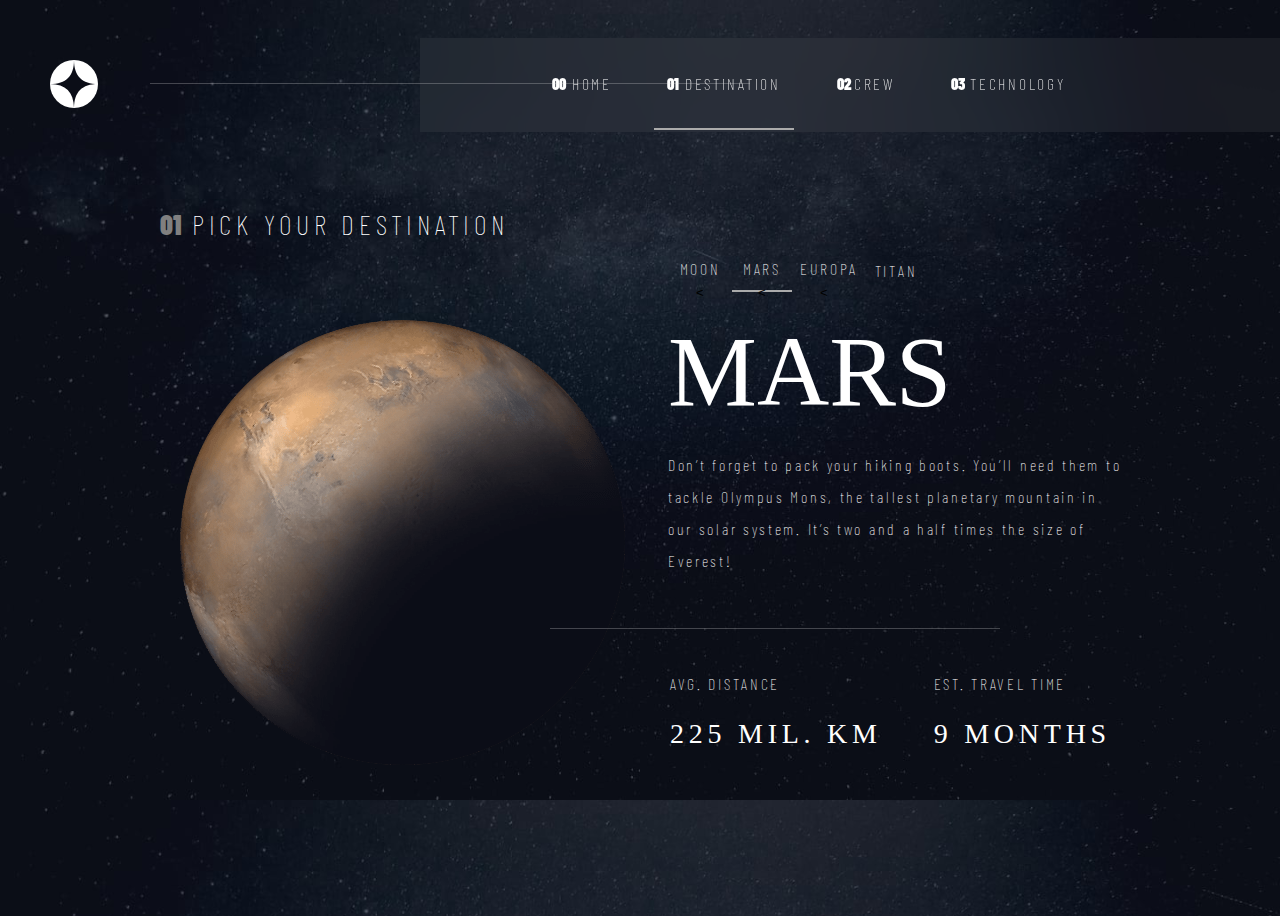
==== destination-mars.html @ 58ca99be "Add files via upload" ====
<!DOCTYPE html>
<html lang="en">
<head>
  <meta charset="UTF-8">
  <meta name="viewport" content="width=device-width, initial-scale=1.0">
  <link rel="stylesheet" href="css/styledestinationmars.css">
<link rel="preconnect" href="https://fonts.googleapis.com"><link rel="preconnect" href="https://fonts.gstatic.com" crossorigin><link href="https://fonts.googleapis.com/css2?family=Barlow+Condensed:wght@300&display=swap" rel="stylesheet">
  <link rel="icon" type="image/png" sizes="32x32" href="./assets/favicon-32x32.png">
  <link rel="icon" type="image/png" sizes="32x32" href="./assets/favicon-32x32.png">

  <title>Frontend Mentor | Space tourism website</title>
</head>
<body>
  <hr class="hr1">
  <div class="logo">
    <img src="assets/shared/logo.svg" alt="">
    </div>
    <img class="mars" src="assets/destination/image-mars.png" alt="moon-jpg">
    <div class="top">


    <table class='toptable'>

    <tr>
    <td>
       <button class="table0" type="button" name="table" onclick="window.location.href='index.html';"><p class="ptable"><span>00</span> HOME</p></button>
      </td>
      </td>
      <td>
     <button class="table1" type="button" name="table"><p class="ptable" onclick="window.location.href='destination-moon.html';"> <span> 01</span> DESTINATION</p></button>
    </td>
    <td>
     <button class="table2" type="button" name="table"><p class="ptable" onclick="window.location.href='crew-commander.html';"> <span> 02 </span>CREW</p></button>
    </td>
    <td>
    <button class="table3" type="button" name="table"><p class="ptable" onclick="window.location.href='technology-vehicle.html';"> <span> 03</span> TECHNOLOGY</p></button>
    </td>
    </tr>
    </table>
    </div>
<div class="pick">


<h5> <span class="numb">01</span> PICK YOUR DESTINATION</h5>
</div>
<div class="middle">

<table class="middletable">

<tr>
  <td class="moontd">
    <button class="planet0" type="button" name="table" onclick="window.location.href='destination-moon.html';"><p class="ptable">MOON</p><</button>
 </td>
 <td class="marstd">
     <button class="planet1" type="button" name="table" onclick="window.location.href='destination-mars.html';"><p class="ptable">MARS</p><</button>
 </td>
  <td class="europatd">
   <button class="planet2" type="button" name="table" onclick="window.location.href='destination-europa.html';"><p class="ptable">  EUROPA</p><</button>
 </td>
  <td class="titantd">
   <button class="planet3" type="button" name="table" onclick="window.location.href='destination-titan.html';"><p class="ptable">  TITAN</p></button>
 </td>

  </tr>
</table>
<h2>  MARS</h2>

<p>    Don’t forget to pack your hiking boots. You’ll need them to <br> tackle Olympus Mons,
  the tallest planetary mountain in <br>our solar system. It’s two and a half times
  the size of <br> Everest!</p>
  <hr class="hr2">
<table class="tablewords">

<tr>
  <td class="dist">
  <p>   AVG. DISTANCE</p>
  </td>
  <td class="time">
    <p>EST. TRAVEL TIME</p>
  </td>
</tr>
<tr>
  <td class="km">
    <h5 class="subheading1">  225 MIL. KM</h5>
  </td>
  <td class="days">
  <h5 class="subheading1">    9 MONTHS</h5>
  </td>
</tr>




  </table>
</div>




</body>
</html>
---- css/styledestinationmars.css ----
body{background-image: url("background-destination-desktop.jpg"); background-size: 100%; background-color: #0b0d17; height: 900px; display: block;}
h1{color:#ffffff; font-size: 150px; margin-top: 20px; margin-bottom: 20px; font-family: 'Bellefair', serif; font-weight: lighter;}
H2 {color:#ffffff; font-size: 100px; margin-top: 20px; margin-bottom: 20px; font-family: 'Bellefair', serif; font-weight:lighter;}
H3 {color:#ffffff; font-size: 53px; margin-top: 20px; margin-bottom: 20px; font-family: 'Bellefair', serif;font-weight: normal;}
h4 {color:#ffffff; font-size: 150px; margin-top: 20px; margin-bottom: 20px; font-family: 'Bellefair', serif;}
span{color: #ffffff;  font-weight: 900; letter-spacing: normal;}

h5{color:#ffffff; font-size: 28px; letter-spacing: 4.75px; font-family: 'Barlow Condensed', sans-serif; margin-bottom: 0px; font-weight: lighter;}
p{color:#ffffff; font-size: 16px; letter-spacing: 2.7px;font-family: 'Barlow Condensed', sans-serif; line-height: 2; font-weight: lighter;}
h6{color:black; font-size: 32px; letter-spacing: 2.7px;font-family: 'Bellefair', serif; font-weight: normal;}
td{padding: 0;}


.numb{ color: grey; font-weight: 900;}
.pick{ display: block; position: absolute; top: 160px; left: 160px;}

/***********************TEXT*****************************/
.subheading1   {color:#ffffff; font-size: 28px;  font-family: 'Bellefair', serif; margin:0;}
.subheading2   {color:#ffffff; font-size: 14x; letter-spacing: 2.35px; font-family: 'Barlow Condensed', sans-serif; margin: 0;}


/**********************IMAGINES*************************/
.moon {display: block; position: absolute; left: 180px; top: 320px;}
.mars {display: block; position: absolute; left: 180px; top: 320px;}
.titan{display: block; position: absolute; left: 180px; top: 320px;}
.europa{display: block; position: absolute; left: 180px; top: 320px;}



/*********************CLASSES****************************/

.top{ display: block; position: absolute; right:0;  margin-top: 30px; background: rgba(150,150,150,0.1); backdrop-filter: blur(20px); }
.middle{display: block; position: absolute; top: 250px; right: 100px;float:left; width: 40%; text-align: left;}
.explore{display:block; position: absolute; right: 160px; top: 500px; width: 300px; text-align: center; margin:0; border-radius: 100%; width: 275px; height: 275px; background-color: #ffffff; border-style: solid;  border-color: transparent ; transition: 0.5s; }
.explore:hover{box-shadow: 0 0 0 80px rgba(150,150,150,0.1);}
.table0{display: block; width: 140px;height: 90px;background-color: inherit; text-align:center; border-top: none; border-left: none; border-right: none; transition: 0.5s; border-color: transparent;}
.table1{display: block; width: 140px;height: 90px;background-color: inherit; text-align:center; border-top: none; border-left: none; border-right: none; transition: 0.5s; border-color: #ffffff;}
.table2{display: block; width: 140px;height: 90px;background-color: inherit; text-align:center; border-top: none; border-left: none; border-right: none; transition: 0.5s; border-color: transparent;}
.table3{display: block; width: 140px;height: 90px;background-color: inherit; text-align:center; border-top: none; border-left: none; border-right: none; transition: 0.5s; border-color: transparent;}
.table0:hover{border-color:#d0d6f9; }
.table1:hover{border-color:#d0d6f9; }
.table2:hover{border-color:#d0d6f9; }
.table3:hover{border-color:#d0d6f9; }
.table:active{border-color: white;}
.toptable{margin-left: 90px; margin-right: 200px; margin-top: 0px; margin-bottom: 0px; }
.planet0{display: block; width: 60px;height: 40px;background-color: inherit; text-align:center; border-top: none; border-left: none; border-right: none; transition: 0.5s; border-color: transparent;}
.planet1{display: block; width: 60px;height: 40px;background-color: inherit; text-align:center; border-top: none; border-left: none; border-right: none; transition: 0.5s; border-color: #ffffff;}
.planet2{display: block; width: 60px;height: 40px;background-color: inherit; text-align:center; border-top: none; border-left: none; border-right: none; transition: 0.5s; border-color: transparent;}
.planet3{display: block; width: 60px;height: 40px;background-color: inherit; text-align:center; border-top: none; border-left: none; border-right: none; transition: 0.5s; border-color: transparent;}
.planet0:hover{border-color:#d0d6f9; }
.planet1:hover{border-color:#d0d6f9; }
.planet2:hover{border-color:#d0d6f9; }
.planet3:hover{border-color:#d0d6f9; }
.table:active{border-color: white;}
.middletable {margin-left: 0px; margin-right: 200px; margin-top: 0px; margin-bottom: 0px; }
.logo{ display: block; position: absolute; top: 60px; left: 50px; }
.ptable{color:#ffffff; font-size: 16px; letter-spacing: 2.7px;font-family: 'Barlow Condensed', sans-serif; line-height: 2; font-weight: lighter; margin:0px;}
.hr1 { z-index: 1; color:rgba(150,150,150,0.1); display: block; position: absolute; top: 75px; left: 150px; width: 600px; border-top: none; border-left: none; border-right: none; opacity: 0.25;}
.hr2 { z-index: 1; color:rgba(150,150,150,0.1); display: block; position: absolute; top: 370px; right: 180px; width: 450px; border-top: none; border-left: none; border-right: none; opacity: 0.25;}
.titantd{padding-left: 10px;}
.tablewords{display: block;position: absolute; top: 400px;}
.time{padding-left: 50px; }
.days{padding-left: 50px}
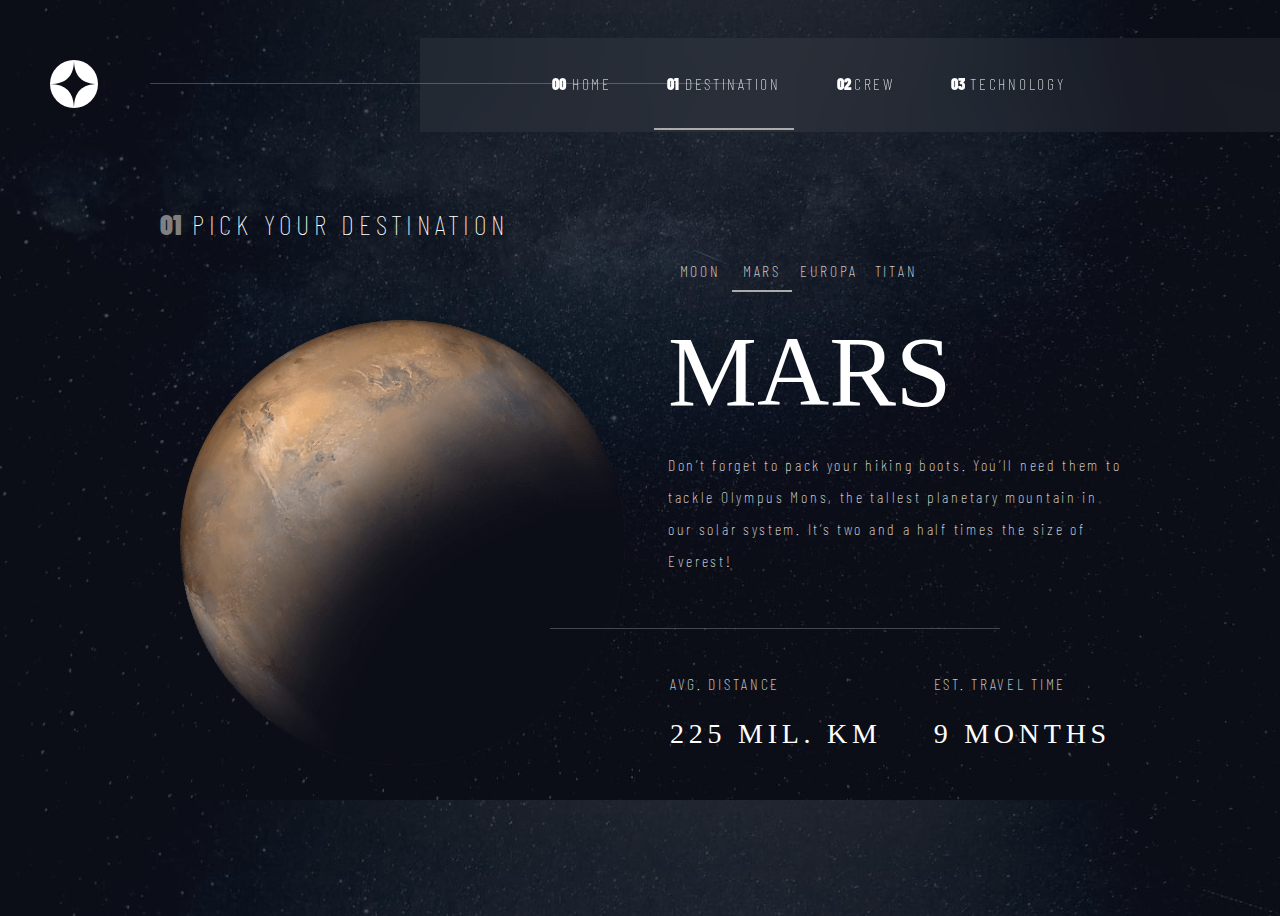
==== commit c288a1fd: "Update destination-mars.html" ====
--- a/destination-mars.html
+++ b/destination-mars.html
@@ -49,13 +49,13 @@
 
 <tr>
   <td class="moontd">
-    <button class="planet0" type="button" name="table" onclick="window.location.href='destination-moon.html';"><p class="ptable">MOON</p><</button>
+    <button class="planet0" type="button" name="table" onclick="window.location.href='destination-moon.html';"><p class="ptable">MOON</p></button>
  </td>
  <td class="marstd">
-     <button class="planet1" type="button" name="table" onclick="window.location.href='destination-mars.html';"><p class="ptable">MARS</p><</button>
+     <button class="planet1" type="button" name="table" onclick="window.location.href='destination-mars.html';"><p class="ptable">MARS</p></button>
  </td>
   <td class="europatd">
-   <button class="planet2" type="button" name="table" onclick="window.location.href='destination-europa.html';"><p class="ptable">  EUROPA</p><</button>
+   <button class="planet2" type="button" name="table" onclick="window.location.href='destination-europa.html';"><p class="ptable">  EUROPA</p></button>
  </td>
   <td class="titantd">
    <button class="planet3" type="button" name="table" onclick="window.location.href='destination-titan.html';"><p class="ptable">  TITAN</p></button>
